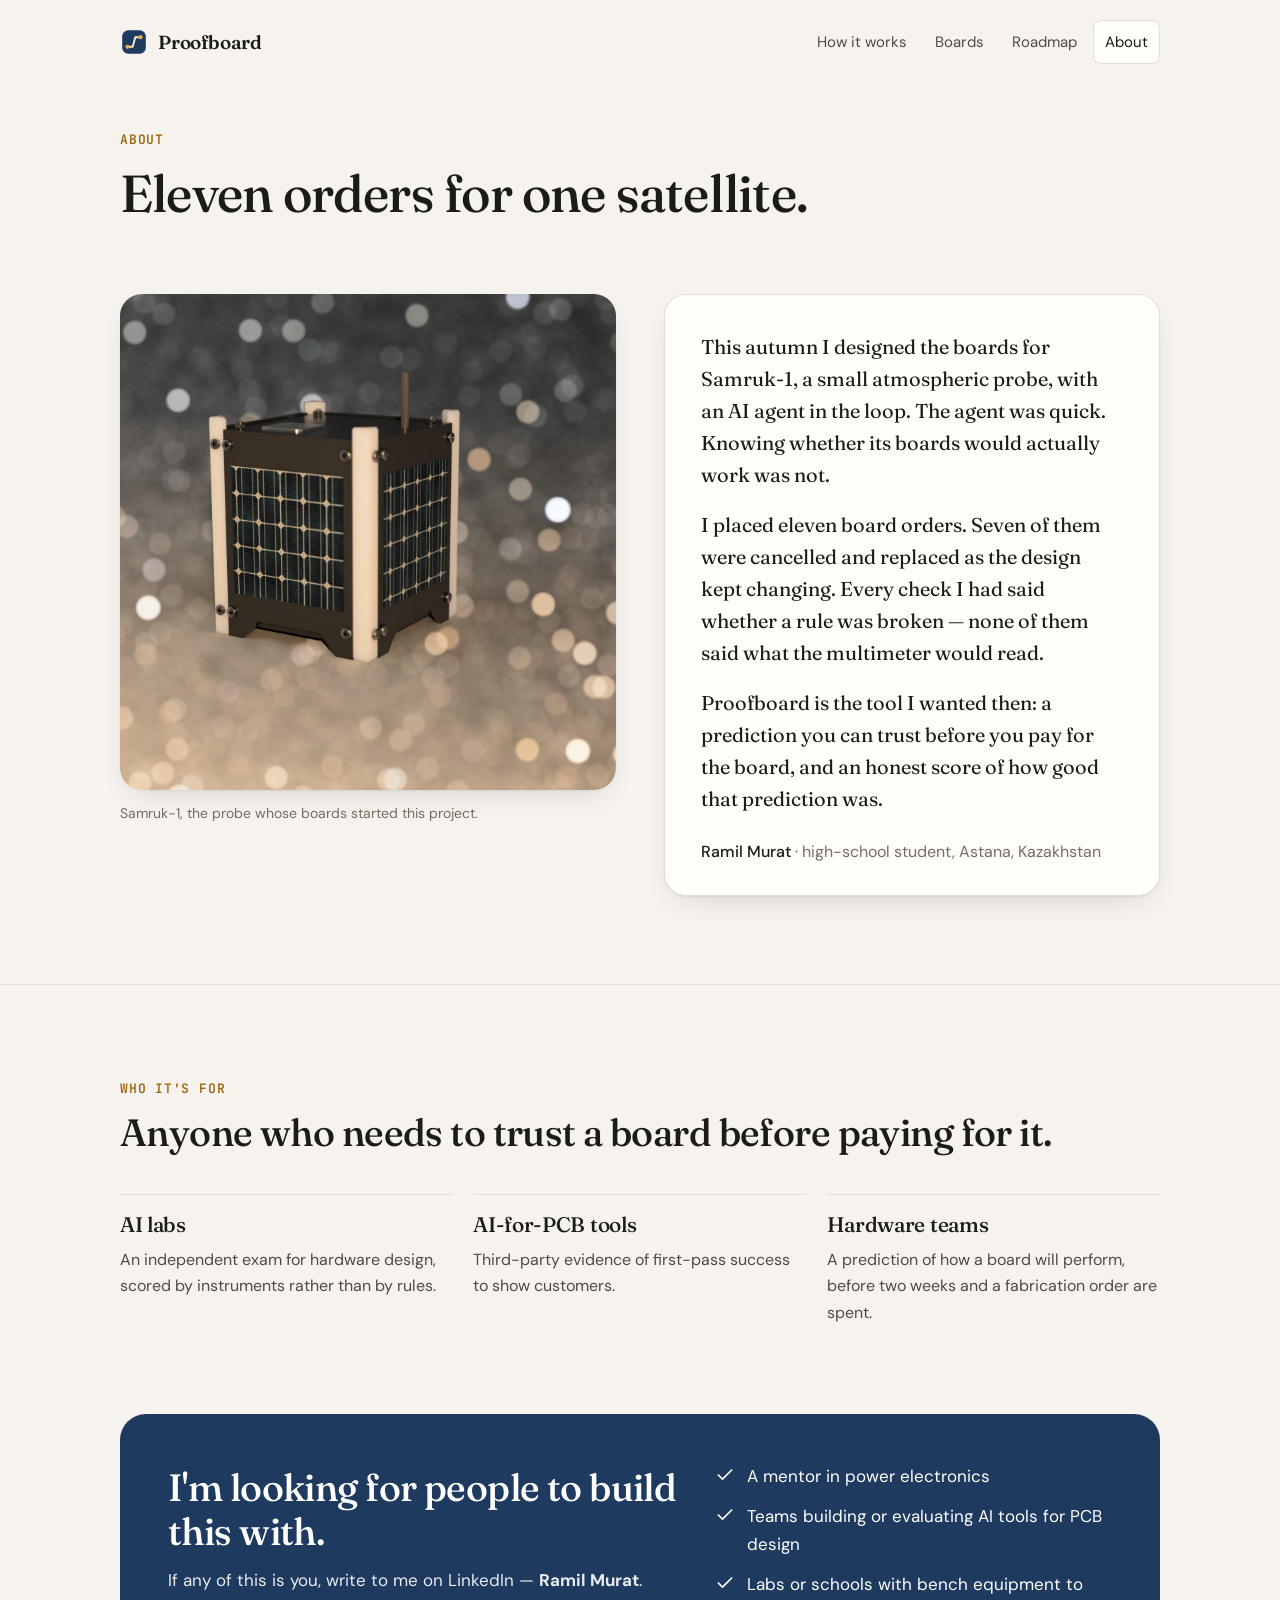
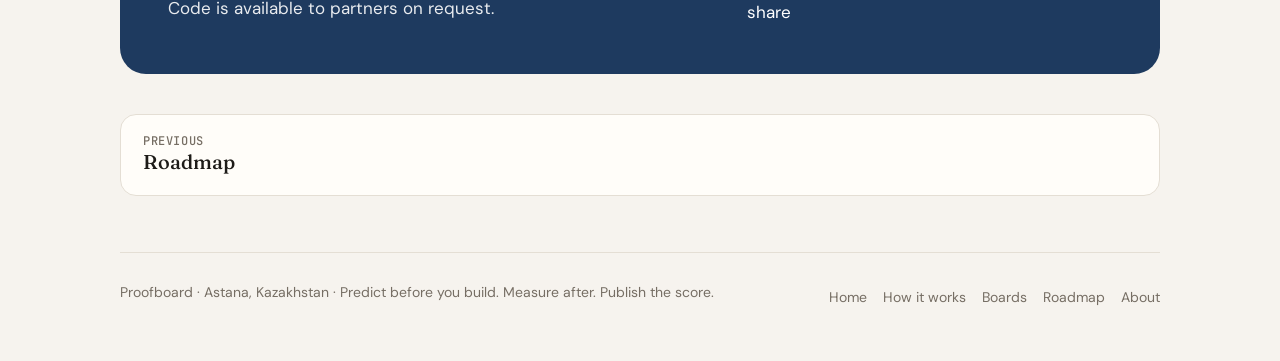
==== about.html @ 8e10ce89 "Multi-page site: how it works, boards, roadmap, about; Samruk-1 renders" ====
<!doctype html>
<html lang="en">
<head>
<meta charset="utf-8">
<meta name="viewport" content="width=device-width, initial-scale=1">
<title>About · Proofboard</title>
<meta name="description" content="Why Proofboard exists and who it is for.">
<meta property="og:title" content="About · Proofboard">
<meta property="og:description" content="Why Proofboard exists and who it is for.">
<meta property="og:image" content="assets/img/enc_exploded.jpg">
<link rel="icon" href="data:image/svg+xml,%3Csvg viewBox='0 0 32 32' aria-hidden='true'%3E%3Crect x='2.5' y='2.5' width='27' height='27' rx='7' fill='%231e3a5f'/%3E%3Cpath d='M8.5 21.5h6l3-11h6' stroke='%23f6ead2' stroke-width='2.2' fill='none' stroke-linecap='round' stroke-linejoin='round'/%3E%3Ccircle cx='8.5' cy='21.5' r='2.4' fill='%23e3a94e'/%3E%3Ccircle cx='23.5' cy='10.5' r='2.4' fill='%23e3a94e'/%3E%3C/svg%3E">
<link rel="preconnect" href="https://fonts.googleapis.com">
<link rel="preconnect" href="https://fonts.gstatic.com" crossorigin>
<link href="https://fonts.googleapis.com/css2?family=Fraunces:opsz,wght@9..144,400;9..144,500;9..144,600&family=DM+Sans:opsz,wght@9..40,400;9..40,500;9..40,700&family=JetBrains+Mono:wght@400;500&display=swap" rel="stylesheet">
<link rel="stylesheet" href="assets/style.css">
</head>
<body>
<a class="skip" href="#main">Skip to content</a>
<div class="wrap">
  <nav class="nav" aria-label="Main">
    <a class="brand" href="index.html" aria-label="Proofboard home"><svg viewBox="0 0 32 32" aria-hidden="true"><rect x="2.5" y="2.5" width="27" height="27" rx="7" fill="#1e3a5f"/><path d="M8.5 21.5h6l3-11h6" stroke="#f6ead2" stroke-width="2.2" fill="none" stroke-linecap="round" stroke-linejoin="round"/><circle cx="8.5" cy="21.5" r="2.4" fill="#e3a94e"/><circle cx="23.5" cy="10.5" r="2.4" fill="#e3a94e"/></svg>Proofboard</a>
    <ul>
      <li><a href="how.html">How it works</a></li>
      <li><a href="boards.html">Boards</a></li>
      <li><a href="roadmap.html">Roadmap</a></li>
      <li><a href="about.html" aria-current="page">About</a></li>
    </ul>
  </nav>
</div>
<main id="main">

<div class="wrap">
  <header class="pagehead">
    <span class="kicker">About</span>
    <h1>Eleven orders for one satellite.</h1>
  </header>
</div>
<section class="flush">
  <div class="wrap split" style="align-items:start">
    <figure class="reveal"><div class="frame"><img src="assets/img/samruk_frame.jpg" alt="3D render of the Samruk-1 CubeSat probe with solar panels" loading="lazy" width="1400" height="1400" style="aspect-ratio:1/1"></div>
      <p class="cap">Samruk-1, the probe whose boards started this project.</p></figure>
    <div class="note reveal">
      <p>This autumn I designed the boards for Samruk-1, a small atmospheric probe, with an AI agent in the loop. The agent was quick. Knowing whether its boards would actually work was not.</p>
      <p>I placed eleven board orders. Seven of them were cancelled and replaced as the design kept changing. Every check I had said whether a rule was broken — none of them said what the multimeter would read.</p>
      <p>Proofboard is the tool I wanted then: a prediction you can trust before you pay for the board, and an honest score of how good that prediction was.</p>
      <p class="sig"><b>Ramil Murat</b> · high-school student, Astana, Kazakhstan</p>
    </div>
  </div>
</section>
<section>
  <div class="wrap">
    <div class="head reveal"><span class="kicker">Who it's for</span><h2>Anyone who needs to trust a board before paying for it.</h2></div>
    <div class="who">
      <div class="reveal"><h3>AI labs</h3><p>An independent exam for hardware design, scored by instruments rather than by rules.</p></div>
      <div class="reveal"><h3>AI-for-PCB tools</h3><p>Third-party evidence of first-pass success to show customers.</p></div>
      <div class="reveal"><h3>Hardware teams</h3><p>A prediction of how a board will perform, before two weeks and a fabrication order are spent.</p></div>
    </div>
  </div>
</section>
<div class="wrap"><div class="ask reveal">
    <div>
      <h2>I'm looking for people to build this with.</h2>
      <p>If any of this is you, write to me on LinkedIn — <b>Ramil Murat</b>. Code is available to partners on request.</p>
    </div>
    <ul>
      <li><svg viewBox="0 0 24 24" fill="none" stroke="currentColor" stroke-width="2" stroke-linecap="round" stroke-linejoin="round" aria-hidden="true"><path d="M20 6 9 17l-5-5"/></svg>A mentor in power electronics</li>
      <li><svg viewBox="0 0 24 24" fill="none" stroke="currentColor" stroke-width="2" stroke-linecap="round" stroke-linejoin="round" aria-hidden="true"><path d="M20 6 9 17l-5-5"/></svg>Teams building or evaluating AI tools for PCB design</li>
      <li><svg viewBox="0 0 24 24" fill="none" stroke="currentColor" stroke-width="2" stroke-linecap="round" stroke-linejoin="round" aria-hidden="true"><path d="M20 6 9 17l-5-5"/></svg>Labs or schools with bench equipment to share</li>
    </ul>
  </div></div>
</main>
<div class="wrap"><div class="next"><a href="roadmap.html"><small>Previous</small><span>Roadmap</span></a></div></div>
<div class="wrap">
  <footer class="site">
    <span>Proofboard · Astana, Kazakhstan · Predict before you build. Measure after. Publish the score.</span>
    <nav aria-label="Footer"><a href="index.html">Home</a><a href="how.html">How it works</a><a href="boards.html">Boards</a><a href="roadmap.html">Roadmap</a><a href="about.html">About</a></nav>
  </footer>
</div>
<script src="assets/site.js" defer></script>
</body>
</html>
---- assets/style.css ----
/* Proofboard — shared styles. Warm editorial: Fraunces headings, DM Sans body, navy + amber. */
:root{
  --bg:#f6f3ee; --paper:#fffdf9; --ink:#1d1b18; --soft:#4f4a43; --muted:#766e64; --line:#e4ded4;
  --navy:#1e3a5f; --navy-ink:#ffffff; --amber:#9a5c05; --amber-soft:#f6ead2;
  --good:#2f6b45; --good-soft:#e2efe5; --bad:#a3322a; --bad-soft:#f6e1de;
  --render:#ffffff;
  --shadow:0 1px 2px rgba(29,27,24,.06),0 12px 32px -16px rgba(29,27,24,.22);
  --serif:"Fraunces",Georgia,serif; --sans:"DM Sans",system-ui,-apple-system,"Segoe UI",sans-serif; --mono:"JetBrains Mono",ui-monospace,monospace;
}
@media (prefers-color-scheme: dark){ :root:not([data-theme="light"]){
  --bg:#14130f; --paper:#1c1a16; --ink:#efe9df; --soft:#cfc6b8; --muted:#a39a8c; --line:#2e2a24;
  --navy:#9cc0ea; --navy-ink:#10202f; --amber:#e3a94e; --amber-soft:#33270f;
  --good:#7fc79a; --good-soft:#18291e; --bad:#f08f86; --bad-soft:#3a1c19;
  --render:#efe9df;
  --shadow:0 1px 2px rgba(0,0,0,.3),0 12px 32px -16px rgba(0,0,0,.6);
}}
:root[data-theme="dark"]{
  --bg:#14130f; --paper:#1c1a16; --ink:#efe9df; --soft:#cfc6b8; --muted:#a39a8c; --line:#2e2a24;
  --navy:#9cc0ea; --navy-ink:#10202f; --amber:#e3a94e; --amber-soft:#33270f;
  --good:#7fc79a; --good-soft:#18291e; --bad:#f08f86; --bad-soft:#3a1c19;
  --render:#efe9df;
  --shadow:0 1px 2px rgba(0,0,0,.3),0 12px 32px -16px rgba(0,0,0,.6);
}
*{box-sizing:border-box}
html{scroll-behavior:smooth}
@media (prefers-reduced-motion: reduce){html{scroll-behavior:auto}}
body{margin:0;background:var(--bg);color:var(--ink);font:17px/1.65 var(--sans);-webkit-font-smoothing:antialiased}
img{max-width:100%;height:auto;display:block}
a{color:inherit}
p{margin:0}
:focus-visible{outline:2px solid var(--amber);outline-offset:3px;border-radius:6px}
.wrap{max-width:1080px;margin:0 auto;padding:0 20px}
.narrow{max-width:700px}
.skip{position:absolute;left:-999px;top:8px;background:var(--paper);padding:10px 14px;border-radius:8px;z-index:10}
.skip:focus{left:12px}

/* ---------- nav ---------- */
.nav{display:flex;align-items:center;justify-content:space-between;gap:16px;padding:20px 0}
.brand{display:flex;align-items:center;gap:10px;text-decoration:none;font:600 19px var(--serif);letter-spacing:-.01em;min-height:44px}
.brand svg{width:28px;height:28px;flex:none}
.nav ul{display:flex;gap:4px;list-style:none;margin:0;padding:0}
.nav ul a{display:inline-flex;align-items:center;min-height:44px;padding:0 12px;border-radius:8px;text-decoration:none;color:var(--soft);font-size:15px;transition:background-color .18s ease,color .18s ease}
.nav ul a:hover{color:var(--ink);background:var(--paper)}
.nav ul a[aria-current="page"]{color:var(--ink);background:var(--paper);box-shadow:inset 0 0 0 1px var(--line)}

/* ---------- type ---------- */
h1,h2,h3{font-family:var(--serif);font-weight:500;letter-spacing:-.015em;margin:0}
h1{font-size:clamp(38px,5.6vw,60px);line-height:1.04}
h2{font-size:clamp(28px,3.6vw,38px);line-height:1.15}
h3{font-size:21px;line-height:1.3}
.kicker{font:500 13px var(--mono);letter-spacing:.06em;text-transform:uppercase;color:var(--amber)}
.lede{font-size:20px;line-height:1.6;color:var(--soft)}
.muted{color:var(--muted)}
.mono{font-family:var(--mono);font-size:13px}

/* ---------- buttons & links ---------- */
.actions{display:flex;flex-wrap:wrap;gap:12px}
.btn{display:inline-flex;align-items:center;gap:8px;min-height:46px;padding:0 20px;border-radius:999px;font:500 16px var(--sans);text-decoration:none;cursor:pointer;border:0;transition:transform .18s ease,background-color .18s ease,border-color .18s ease}
.btn.primary{background:var(--navy);color:var(--navy-ink)}
.btn.ghost{border:1px solid var(--line);background:var(--paper);color:var(--ink)}
.btn:hover{transform:translateY(-1px)}
.btn.ghost:hover{border-color:var(--muted)}
.btn svg{width:18px;height:18px}
.more{display:inline-flex;align-items:center;gap:6px;min-height:44px;font-weight:500;color:var(--navy);text-decoration:none}
.more:hover{text-decoration:underline;text-underline-offset:3px}
.more svg{width:16px;height:16px}

/* ---------- hero & page head ---------- */
.hero{display:grid;grid-template-columns:1.1fr .9fr;gap:56px;align-items:center;padding:36px 0 88px}
.hero h1{margin:16px 0 22px}
.hero .lede{margin-bottom:32px;max-width:32em}
.pagehead{padding:40px 0 56px;max-width:760px}
.pagehead h1{margin:14px 0 18px;font-size:clamp(34px,4.8vw,52px)}

/* ---------- figures ---------- */
figure{margin:0}
.frame{position:relative;border-radius:22px;overflow:hidden;background:var(--render);box-shadow:var(--shadow)}
.frame img{width:100%;object-fit:cover}
.frame.contain img{object-fit:contain}
.cap{margin-top:12px;font-size:14px;color:var(--muted)}
.tag{position:absolute;left:16px;bottom:16px;background:var(--paper);color:var(--ink);border-radius:12px;padding:10px 14px;box-shadow:var(--shadow);font-size:14px;max-width:80%}
.tag b{font:500 12px var(--mono);color:var(--amber);display:block;letter-spacing:.04em}

/* ---------- sections ---------- */
section{padding:88px 0;border-top:1px solid var(--line)}
section.flush{border-top:0;padding-top:0}
.head{margin-bottom:40px}
.head h2{margin:10px 0 14px}
.head p{color:var(--soft);font-size:18px;max-width:42em}
.split{display:grid;grid-template-columns:1fr 1fr;gap:48px;align-items:center}

/* ---------- cards ---------- */
.steps{display:grid;grid-template-columns:repeat(3,1fr);gap:20px}
.step{display:flex;flex-direction:column;background:var(--paper);border:1px solid var(--line);border-radius:18px;padding:28px}
.step .num{width:36px;height:36px;border-radius:50%;display:grid;place-items:center;background:var(--amber-soft);color:var(--amber);font:500 15px var(--mono);margin-bottom:18px}
.step h3{margin-bottom:10px}
.step p{color:var(--soft);font-size:16px}
.step .more{margin-top:auto;padding-top:12px}

/* ---------- segmented viewer (tabs) ---------- */
.viewer{background:var(--paper);border:1px solid var(--line);border-radius:22px;padding:14px;box-shadow:var(--shadow)}
.seg{display:inline-flex;flex-wrap:wrap;gap:4px;padding:4px;border-radius:999px;background:var(--bg);border:1px solid var(--line);margin:4px 4px 14px}
.seg button{min-height:40px;padding:0 16px;border-radius:999px;border:0;background:transparent;color:var(--soft);font:500 15px var(--sans);cursor:pointer;transition:background-color .18s ease,color .18s ease}
.seg button:hover{color:var(--ink)}
.seg button[aria-selected="true"]{background:var(--paper);color:var(--ink);box-shadow:0 1px 3px rgba(29,27,24,.15)}
.panes{position:relative;border-radius:14px;overflow:hidden;background:var(--render)}
.pane{display:block}
.pane[hidden]{display:none}
.pane img{width:100%;aspect-ratio:var(--ar,4/3);object-fit:contain;background:var(--render)}
.pane.fade{animation:fade .25s ease}
@keyframes fade{from{opacity:.25}to{opacity:1}}
@media (prefers-reduced-motion: reduce){.pane.fade{animation:none}}
.viewer .cap{padding:0 6px 4px}

/* ---------- boards ---------- */
.boards{display:grid;grid-template-columns:1fr 1fr;gap:24px}
.board h3{margin:18px 6px 6px}
.board p{color:var(--soft);font-size:16px;margin:0 6px 6px}
.chips{display:flex;flex-wrap:wrap;gap:6px;margin:10px 6px 4px;padding:0;list-style:none}
.chips li{font:500 12px var(--mono);padding:4px 8px;border-radius:6px;background:var(--bg);border:1px solid var(--line);color:var(--soft)}

/* ---------- compare (agent try vs final) ---------- */
.compare{display:grid;grid-template-columns:1fr 1fr;gap:20px}
.compare figure{background:var(--paper);border:1px solid var(--line);border-radius:18px;padding:12px}
.compare img{border-radius:10px;aspect-ratio:3/2;object-fit:cover;width:100%}
.compare .lbl{display:flex;align-items:center;gap:8px;margin:12px 4px 2px;font-weight:500}
.dot{width:10px;height:10px;border-radius:50%;flex:none}
.dot.bad{background:var(--bad)}.dot.good{background:var(--good)}
.compare figcaption{color:var(--soft);font-size:15px;margin:0 4px 4px}

/* ---------- findings & report ---------- */
.findings{list-style:none;margin:0;padding:0;background:var(--paper);border:1px solid var(--line);border-radius:18px}
.findings li{display:grid;grid-template-columns:auto 1fr;gap:14px;padding:18px 22px;border-top:1px solid var(--line);font-size:15.5px}
.findings li:first-child{border-top:0}
.sev{font:500 11.5px var(--mono);letter-spacing:.04em;padding:4px 8px;border-radius:6px;height:fit-content}
.sev.e{background:var(--bad-soft);color:var(--bad)}
.sev.w{background:var(--amber-soft);color:var(--amber)}
.findings code{font:500 13.5px var(--mono)}
.src{display:block;margin-top:4px;font:400 12.5px var(--mono);color:var(--muted)}
.report{background:var(--paper);border:1px solid var(--line);border-radius:18px;overflow:hidden;box-shadow:var(--shadow)}
.report header{display:flex;flex-wrap:wrap;gap:10px;justify-content:space-between;align-items:center;padding:16px 22px;border-bottom:1px solid var(--line)}
.report header span{font:400 13px var(--mono);color:var(--muted)}
.pill{font:500 11px var(--mono);letter-spacing:.06em;text-transform:uppercase;background:var(--amber-soft);color:var(--amber);padding:5px 9px;border-radius:999px}
.row{display:grid;grid-template-columns:1.4fr .8fr 1.2fr .6fr;gap:12px;align-items:center;padding:14px 22px;border-top:1px solid var(--line);font-size:15px;font-variant-numeric:tabular-nums}
.row.th{border-top:0;color:var(--muted);font-size:13px;padding-top:14px;padding-bottom:6px}
.band{position:relative;display:block;height:10px;border-radius:5px;background:var(--line)}
.band i{position:absolute;top:0;bottom:0;border-radius:5px;background:color-mix(in srgb,var(--good) 30%,transparent);border:1px solid var(--good)}
.band b{position:absolute;top:-4px;width:3px;height:18px;border-radius:2px;background:var(--ink)}
.hit{color:var(--good);font-weight:500}.miss{color:var(--bad);font-weight:500}
.report footer{padding:12px 22px;font-size:13px;color:var(--muted);background:var(--bg);border-top:1px solid var(--line)}

/* ---------- status, roadmap, audience ---------- */
.stats{display:grid;grid-template-columns:repeat(4,1fr);gap:20px}
.stat{border-top:2px solid var(--ink);padding-top:16px}
.stat .v{font:500 44px/1 var(--serif);letter-spacing:-.02em}
.stat .l{margin-top:10px;color:var(--soft);font-size:15px}
.road{list-style:none;margin:0 0 0 6px;padding:0;border-left:2px solid var(--line)}
.road li{position:relative;padding:0 0 30px 30px}
.road li:last-child{padding-bottom:0}
.road li::before{content:"";position:absolute;left:-8px;top:6px;width:14px;height:14px;border-radius:50%;background:var(--bg);border:2px solid var(--muted)}
.road li.done::before{background:var(--good);border-color:var(--good)}
.road li.now::before{background:var(--amber);border-color:var(--amber)}
.road .when{font:500 13px var(--mono);color:var(--muted);letter-spacing:.03em}
.road li.done .when{color:var(--good)}
.road li.now .when{color:var(--amber)}
.road h3{margin:4px 0 4px;font-size:19px}
.road p{color:var(--soft)}
.who{display:grid;grid-template-columns:repeat(3,1fr);gap:20px}
.who div{padding-top:16px;border-top:1px solid var(--line)}
.who h3{margin-bottom:8px}
.who p{color:var(--soft);font-size:16px}
.cells{display:grid;grid-template-columns:repeat(4,1fr);gap:8px;max-width:420px}
.cells span{aspect-ratio:1/1;border-radius:8px;display:grid;place-items:center;font:500 12px var(--mono)}
.cells .ref{background:var(--good-soft);color:var(--good)}
.cells .def{background:var(--bad-soft);color:var(--bad)}
.cells .ai{background:var(--amber-soft);color:var(--amber)}
.legend{display:flex;flex-wrap:wrap;gap:16px;margin-top:16px;font-size:14px;color:var(--soft)}
.legend i{display:inline-block;width:12px;height:12px;border-radius:3px;margin-right:6px;vertical-align:-1px}

/* ---------- letter ---------- */
.note{background:var(--paper);border:1px solid var(--line);border-radius:22px;padding:36px 36px 30px;box-shadow:var(--shadow)}
.note p{font-family:var(--serif);font-size:20px;line-height:1.6;margin-bottom:18px}
.note p.sig{font-family:var(--sans);font-size:16px;color:var(--muted);margin:24px 0 0}
.note p.sig b{color:var(--ink);font-weight:500}

/* ---------- ask & footer ---------- */
.ask{background:var(--navy);color:var(--navy-ink);border-radius:26px;padding:48px;display:grid;grid-template-columns:1.3fr 1fr;gap:32px;align-items:center;margin-bottom:8px}
.ask h2{color:inherit}
.ask p{opacity:.9;margin-top:12px}
.ask ul{margin:0;padding:0;list-style:none;display:grid;gap:12px}
.ask li{display:flex;gap:12px;align-items:flex-start}
.ask li svg{flex:none;width:20px;height:20px;margin-top:3px}
.ask .btn{background:var(--navy-ink);color:var(--navy);margin-top:22px}
footer.site{margin-top:56px;padding:28px 0 48px;border-top:1px solid var(--line);color:var(--muted);font-size:14px;display:flex;flex-wrap:wrap;gap:12px 24px;justify-content:space-between}
footer.site nav{display:flex;flex-wrap:wrap;gap:4px 16px}
footer.site a{text-decoration:none;min-height:32px;display:inline-flex;align-items:center}
footer.site a:hover{color:var(--ink)}
.next{display:flex;justify-content:space-between;gap:16px;flex-wrap:wrap;padding:32px 0 0}
.next a{flex:1;min-width:220px;text-decoration:none;background:var(--paper);border:1px solid var(--line);border-radius:16px;padding:18px 22px;transition:border-color .18s ease}
.next a:hover{border-color:var(--muted)}
.next small{display:block;font:500 12px var(--mono);color:var(--muted);letter-spacing:.05em;text-transform:uppercase}
.next span{font:500 20px var(--serif)}
.next a.fwd{text-align:right}

/* ---------- reveal ---------- */
.reveal{opacity:0;transform:translateY(12px);transition:opacity .45s ease,transform .45s ease}
.reveal.in{opacity:1;transform:none}
@media (prefers-reduced-motion: reduce){.reveal{opacity:1;transform:none;transition:none}.btn,.nav ul a{transition:none}}

/* ---------- responsive ---------- */
@media (max-width:900px){
  .hero,.split,.ask{grid-template-columns:1fr}
  .hero{gap:36px;padding-bottom:64px}
  .steps,.who{grid-template-columns:1fr}
  .stats{grid-template-columns:1fr 1fr;row-gap:28px}
  .boards,.compare{grid-template-columns:1fr}
  section{padding:64px 0}
  .note{padding:26px}
  .ask{padding:32px 26px}
  .nav{flex-wrap:wrap;padding-bottom:8px}
  .nav ul{width:100%;overflow-x:auto;scrollbar-width:none;margin:0 -4px;padding:0 4px 6px}
  .nav ul::-webkit-scrollbar{display:none}
  .nav ul a{white-space:nowrap}
}
@media (max-width:520px){
  .row{grid-template-columns:1.5fr .9fr .6fr}
  .row .bandcell{display:none}
}
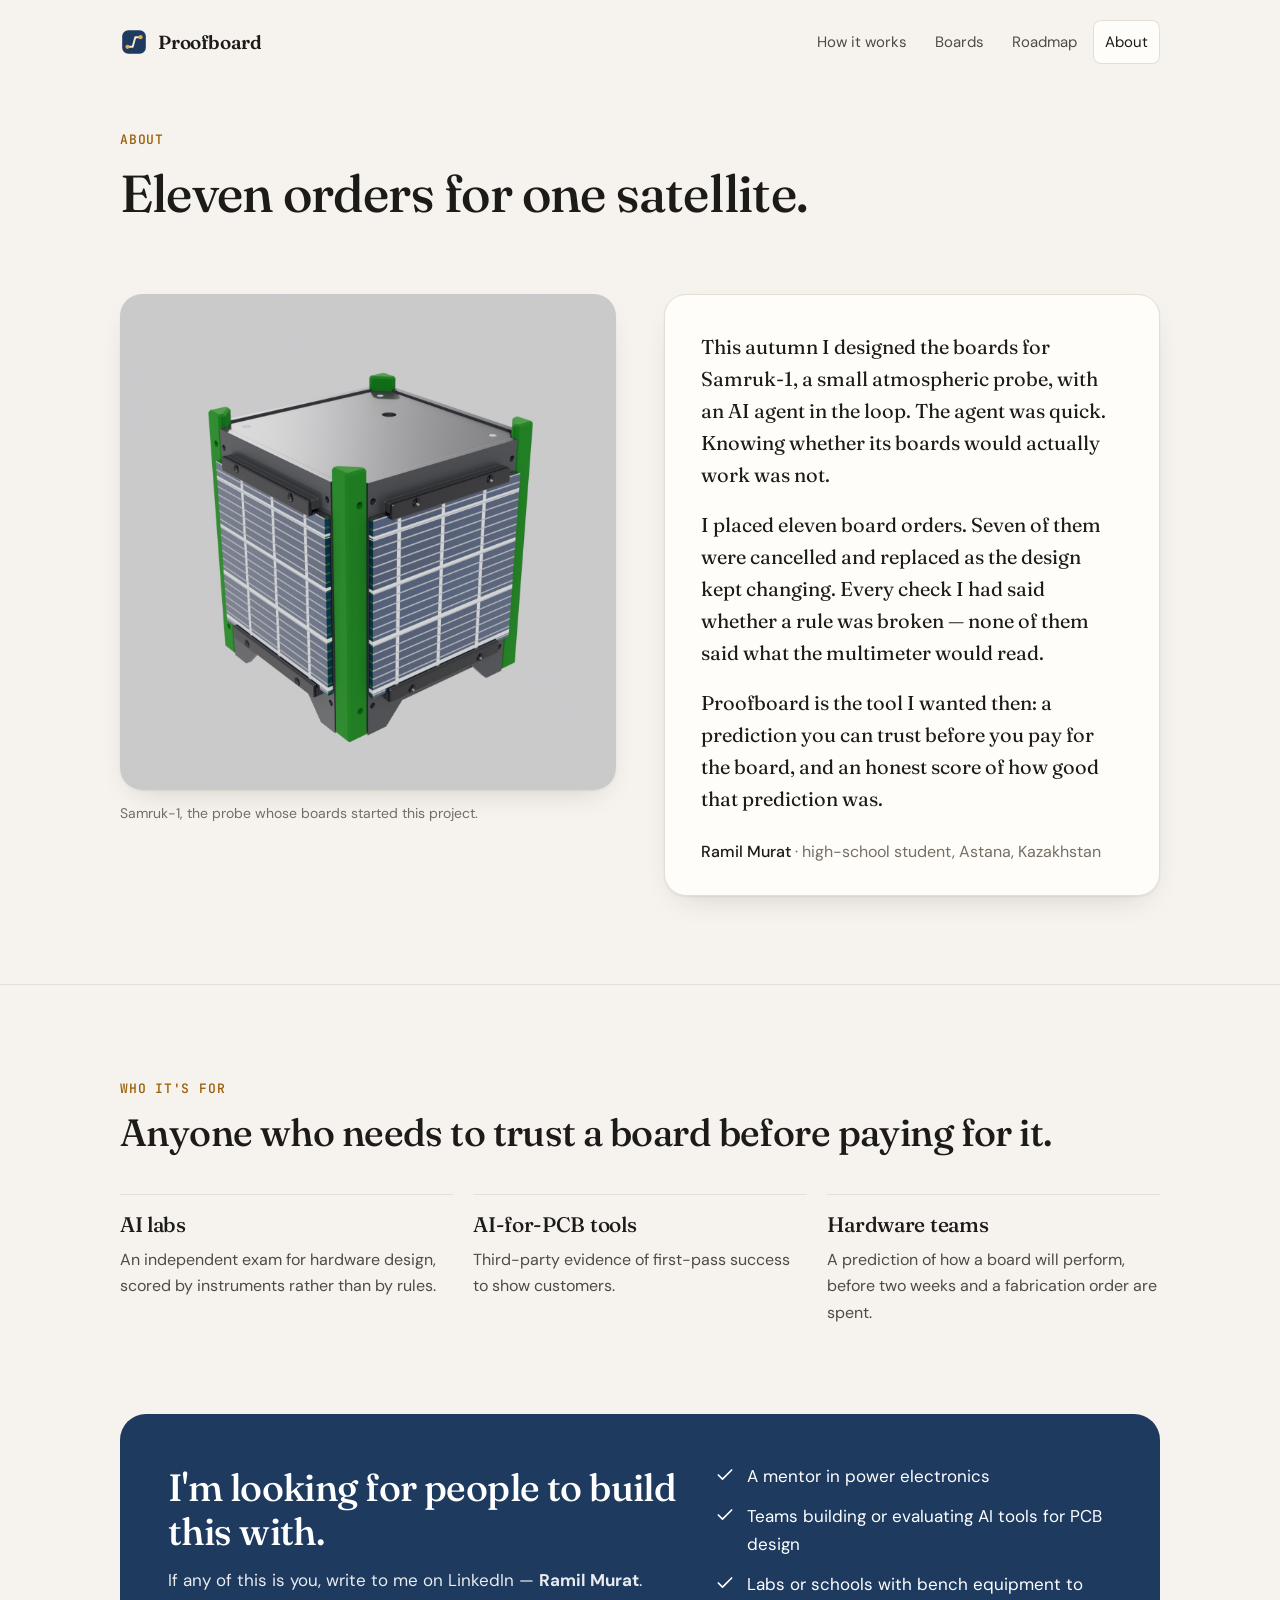
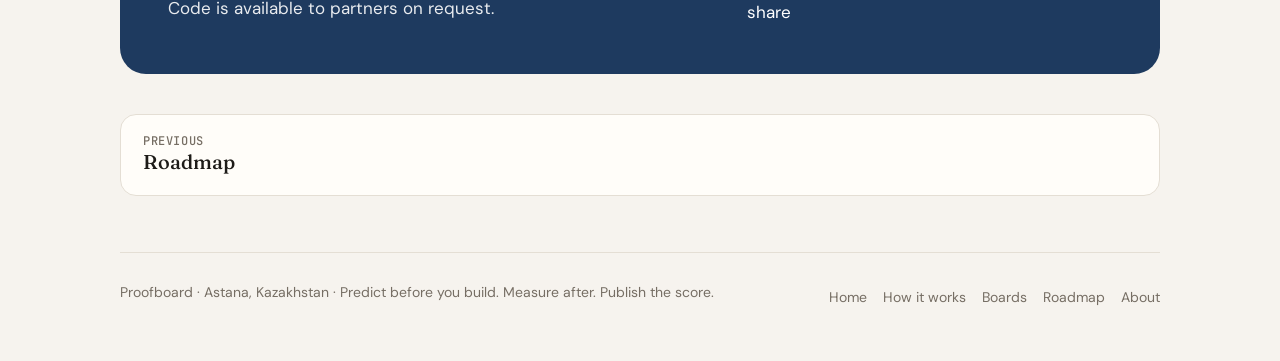
==== commit 8265f560: "Latest Samruk-1 enclosure renders" ====
--- a/about.html
+++ b/about.html
@@ -7,7 +7,7 @@
 <meta name="description" content="Why Proofboard exists and who it is for.">
 <meta property="og:title" content="About · Proofboard">
 <meta property="og:description" content="Why Proofboard exists and who it is for.">
-<meta property="og:image" content="assets/img/enc_exploded.jpg">
+<meta property="og:image" content="assets/img/sat_exploded.jpg">
 <link rel="icon" href="data:image/svg+xml,%3Csvg viewBox='0 0 32 32' aria-hidden='true'%3E%3Crect x='2.5' y='2.5' width='27' height='27' rx='7' fill='%231e3a5f'/%3E%3Cpath d='M8.5 21.5h6l3-11h6' stroke='%23f6ead2' stroke-width='2.2' fill='none' stroke-linecap='round' stroke-linejoin='round'/%3E%3Ccircle cx='8.5' cy='21.5' r='2.4' fill='%23e3a94e'/%3E%3Ccircle cx='23.5' cy='10.5' r='2.4' fill='%23e3a94e'/%3E%3C/svg%3E">
 <link rel="preconnect" href="https://fonts.googleapis.com">
 <link rel="preconnect" href="https://fonts.gstatic.com" crossorigin>
@@ -37,7 +37,7 @@
 </div>
 <section class="flush">
   <div class="wrap split" style="align-items:start">
-    <figure class="reveal"><div class="frame"><img src="assets/img/samruk_frame.jpg" alt="3D render of the Samruk-1 CubeSat probe with solar panels" loading="lazy" width="1400" height="1400" style="aspect-ratio:1/1"></div>
+    <figure class="reveal"><div class="frame"><img src="assets/img/sat_closed_iso.jpg" alt="3D render of the Samruk-1 CubeSat probe with solar panels" loading="lazy" width="1400" height="1400" style="aspect-ratio:1/1"></div>
       <p class="cap">Samruk-1, the probe whose boards started this project.</p></figure>
     <div class="note reveal">
       <p>This autumn I designed the boards for Samruk-1, a small atmospheric probe, with an AI agent in the loop. The agent was quick. Knowing whether its boards would actually work was not.</p>
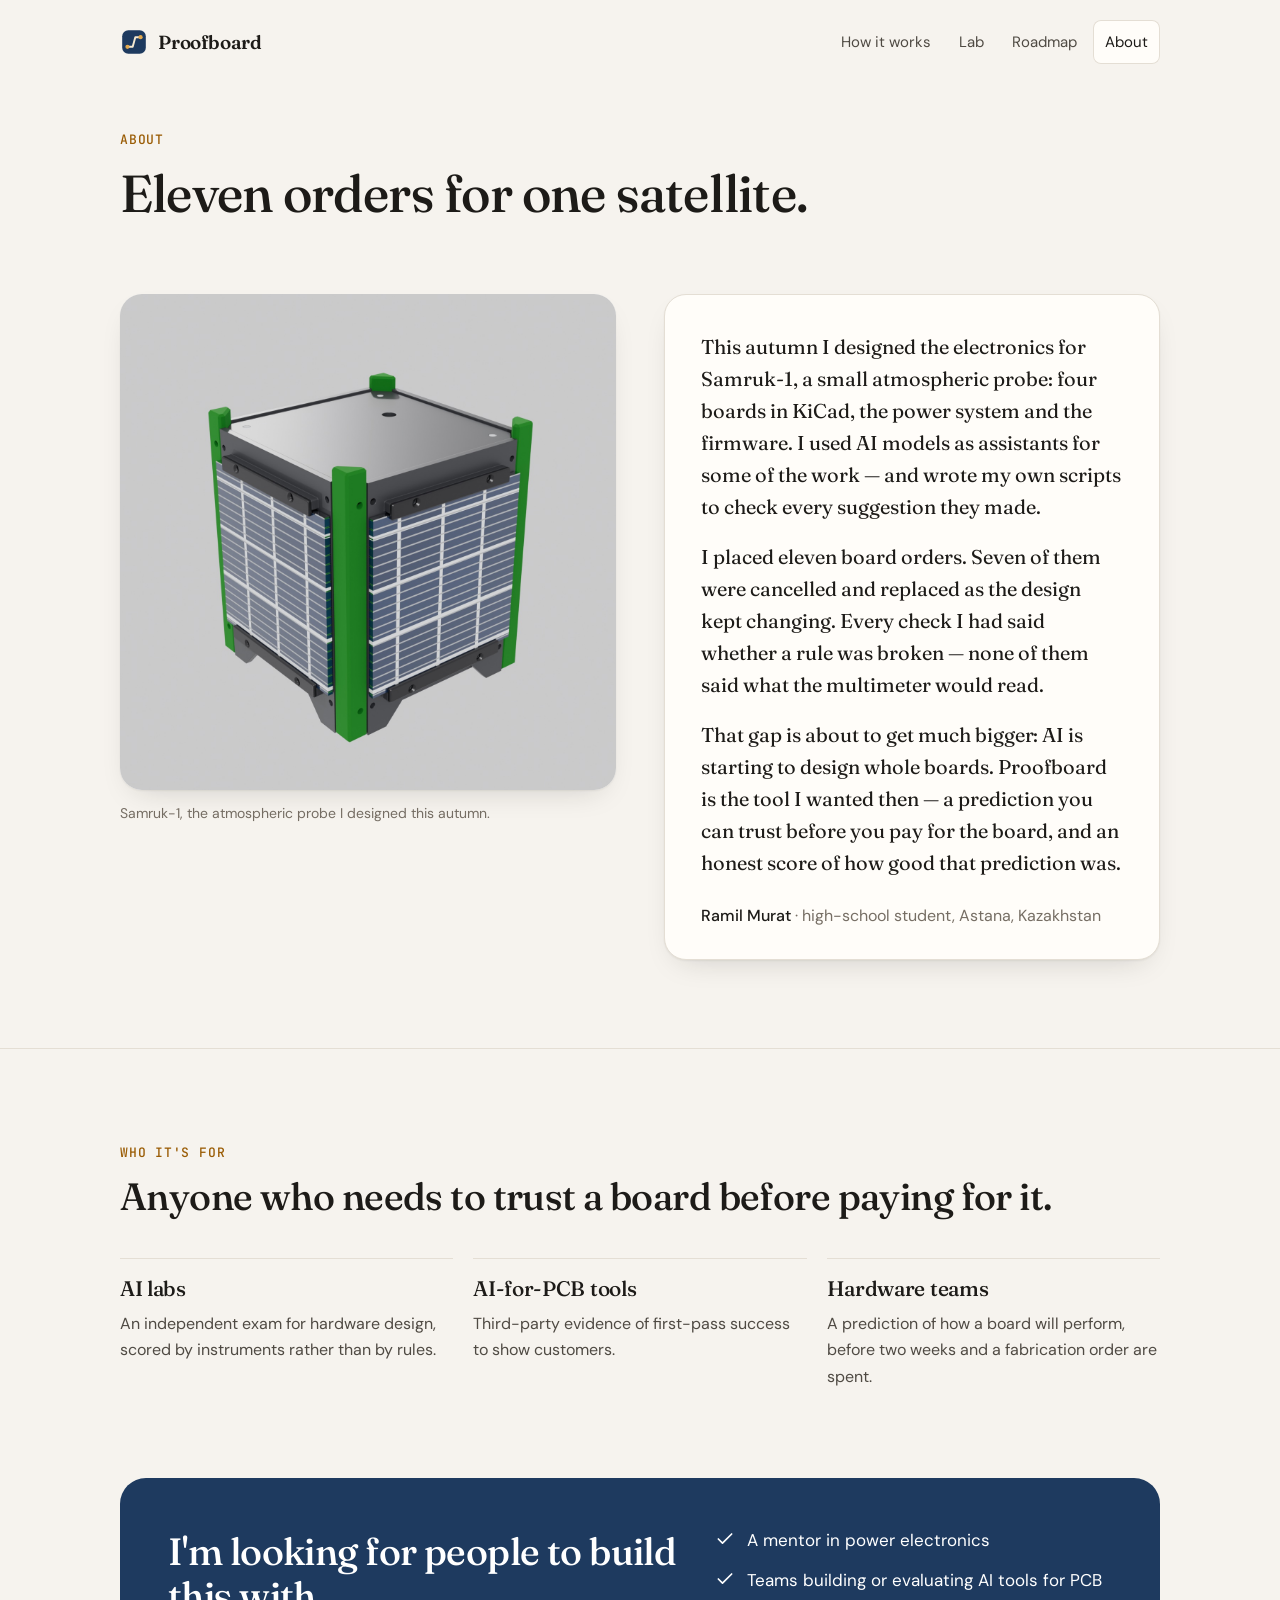
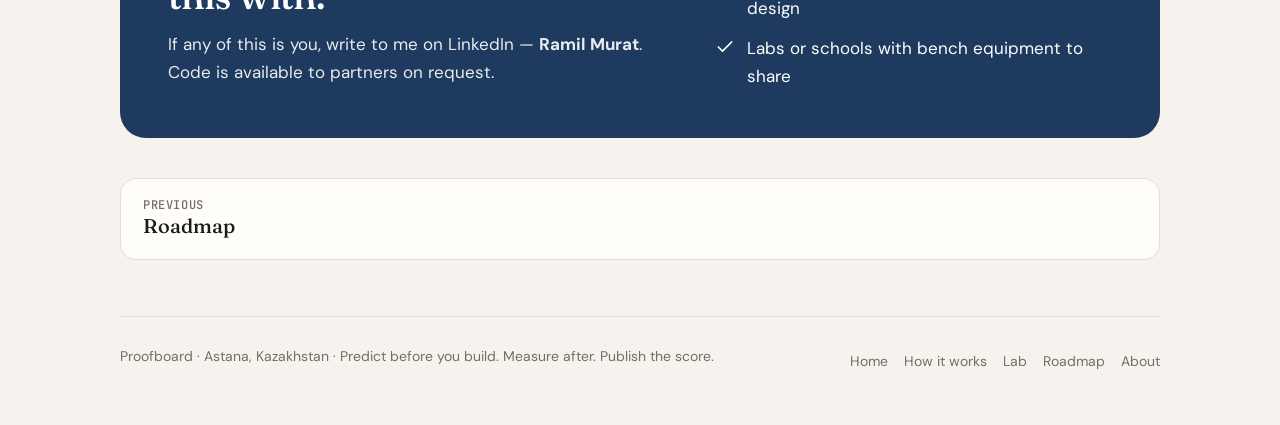
==== commit 51cffd91: "Lab page: Batch 0 panel, six known defects, six DeepSeek designs; Samruk-1 boards removed" ====
--- a/about.html
+++ b/about.html
@@ -7,7 +7,7 @@
 <meta name="description" content="Why Proofboard exists and who it is for.">
 <meta property="og:title" content="About · Proofboard">
 <meta property="og:description" content="Why Proofboard exists and who it is for.">
-<meta property="og:image" content="assets/img/sat_exploded.jpg">
+<meta property="og:image" content="assets/img/batch0_panel.png">
 <link rel="icon" href="data:image/svg+xml,%3Csvg viewBox='0 0 32 32' aria-hidden='true'%3E%3Crect x='2.5' y='2.5' width='27' height='27' rx='7' fill='%231e3a5f'/%3E%3Cpath d='M8.5 21.5h6l3-11h6' stroke='%23f6ead2' stroke-width='2.2' fill='none' stroke-linecap='round' stroke-linejoin='round'/%3E%3Ccircle cx='8.5' cy='21.5' r='2.4' fill='%23e3a94e'/%3E%3Ccircle cx='23.5' cy='10.5' r='2.4' fill='%23e3a94e'/%3E%3C/svg%3E">
 <link rel="preconnect" href="https://fonts.googleapis.com">
 <link rel="preconnect" href="https://fonts.gstatic.com" crossorigin>
@@ -21,7 +21,7 @@
     <a class="brand" href="index.html" aria-label="Proofboard home"><svg viewBox="0 0 32 32" aria-hidden="true"><rect x="2.5" y="2.5" width="27" height="27" rx="7" fill="#1e3a5f"/><path d="M8.5 21.5h6l3-11h6" stroke="#f6ead2" stroke-width="2.2" fill="none" stroke-linecap="round" stroke-linejoin="round"/><circle cx="8.5" cy="21.5" r="2.4" fill="#e3a94e"/><circle cx="23.5" cy="10.5" r="2.4" fill="#e3a94e"/></svg>Proofboard</a>
     <ul>
       <li><a href="how.html">How it works</a></li>
-      <li><a href="boards.html">Boards</a></li>
+      <li><a href="boards.html">Lab</a></li>
       <li><a href="roadmap.html">Roadmap</a></li>
       <li><a href="about.html" aria-current="page">About</a></li>
     </ul>
@@ -38,11 +38,11 @@
 <section class="flush">
   <div class="wrap split" style="align-items:start">
     <figure class="reveal"><div class="frame"><img src="assets/img/sat_closed_iso.jpg" alt="3D render of the Samruk-1 CubeSat probe with solar panels" loading="lazy" width="1400" height="1400" style="aspect-ratio:1/1"></div>
-      <p class="cap">Samruk-1, the probe whose boards started this project.</p></figure>
+      <p class="cap">Samruk-1, the atmospheric probe I designed this autumn.</p></figure>
     <div class="note reveal">
-      <p>This autumn I designed the boards for Samruk-1, a small atmospheric probe, with an AI agent in the loop. The agent was quick. Knowing whether its boards would actually work was not.</p>
+      <p>This autumn I designed the electronics for Samruk-1, a small atmospheric probe: four boards in KiCad, the power system and the firmware. I used AI models as assistants for some of the work — and wrote my own scripts to check every suggestion they made.</p>
       <p>I placed eleven board orders. Seven of them were cancelled and replaced as the design kept changing. Every check I had said whether a rule was broken — none of them said what the multimeter would read.</p>
-      <p>Proofboard is the tool I wanted then: a prediction you can trust before you pay for the board, and an honest score of how good that prediction was.</p>
+      <p>That gap is about to get much bigger: AI is starting to design whole boards. Proofboard is the tool I wanted then — a prediction you can trust before you pay for the board, and an honest score of how good that prediction was.</p>
       <p class="sig"><b>Ramil Murat</b> · high-school student, Astana, Kazakhstan</p>
     </div>
   </div>
@@ -73,7 +73,7 @@
 <div class="wrap">
   <footer class="site">
     <span>Proofboard · Astana, Kazakhstan · Predict before you build. Measure after. Publish the score.</span>
-    <nav aria-label="Footer"><a href="index.html">Home</a><a href="how.html">How it works</a><a href="boards.html">Boards</a><a href="roadmap.html">Roadmap</a><a href="about.html">About</a></nav>
+    <nav aria-label="Footer"><a href="index.html">Home</a><a href="how.html">How it works</a><a href="boards.html">Lab</a><a href="roadmap.html">Roadmap</a><a href="about.html">About</a></nav>
   </footer>
 </div>
 <script src="assets/site.js" defer></script>
--- a/assets/style.css
+++ b/assets/style.css
@@ -226,3 +226,28 @@
   .row{grid-template-columns:1.5fr .9fr .6fr}
   .row .bandcell{display:none}
 }
+
+/* ---------- first run ---------- */
+.trio{display:grid;grid-template-columns:repeat(3,1fr);gap:20px}
+.trio h3{margin:16px 2px 8px}
+.facts{list-style:none;margin:0;padding:0;border-top:1px solid var(--line)}
+.facts li{display:flex;justify-content:space-between;padding:8px 2px;border-bottom:1px solid var(--line);font-size:15px;color:var(--soft)}
+.facts b{font:500 14px var(--mono);color:var(--ink)}
+.facts b.warn{color:var(--amber)}
+.lessons{margin-top:36px;background:var(--paper);border:1px solid var(--line);border-radius:18px;padding:26px 28px}
+.lessons h3{margin-bottom:10px}
+.lessons ul{margin:0;padding-left:20px;color:var(--soft)}
+.lessons li{margin-top:8px}
+@media (max-width:900px){.trio{grid-template-columns:1fr}}
+
+/* ---------- defects table ---------- */
+.tablewrap{overflow-x:auto;border:1px solid var(--line);border-radius:18px;background:var(--paper)}
+table.defects{width:100%;border-collapse:collapse;font-size:15px;min-width:640px}
+.defects th{text-align:left;font:500 12.5px var(--mono);letter-spacing:.04em;text-transform:uppercase;color:var(--muted);padding:14px 18px;border-bottom:1px solid var(--line)}
+.defects td{padding:16px 18px;border-bottom:1px solid var(--line);vertical-align:top}
+.defects tr:last-child td{border-bottom:0}
+.verdict{display:inline-block;font:500 12px var(--mono);padding:4px 8px;border-radius:6px;white-space:nowrap}
+.verdict.caught{background:var(--good-soft);color:var(--good)}
+.verdict.pass{background:var(--amber-soft);color:var(--amber)}
+.verdict.tool{background:var(--bad-soft);color:var(--bad)}
+.defects td.mono{white-space:nowrap}
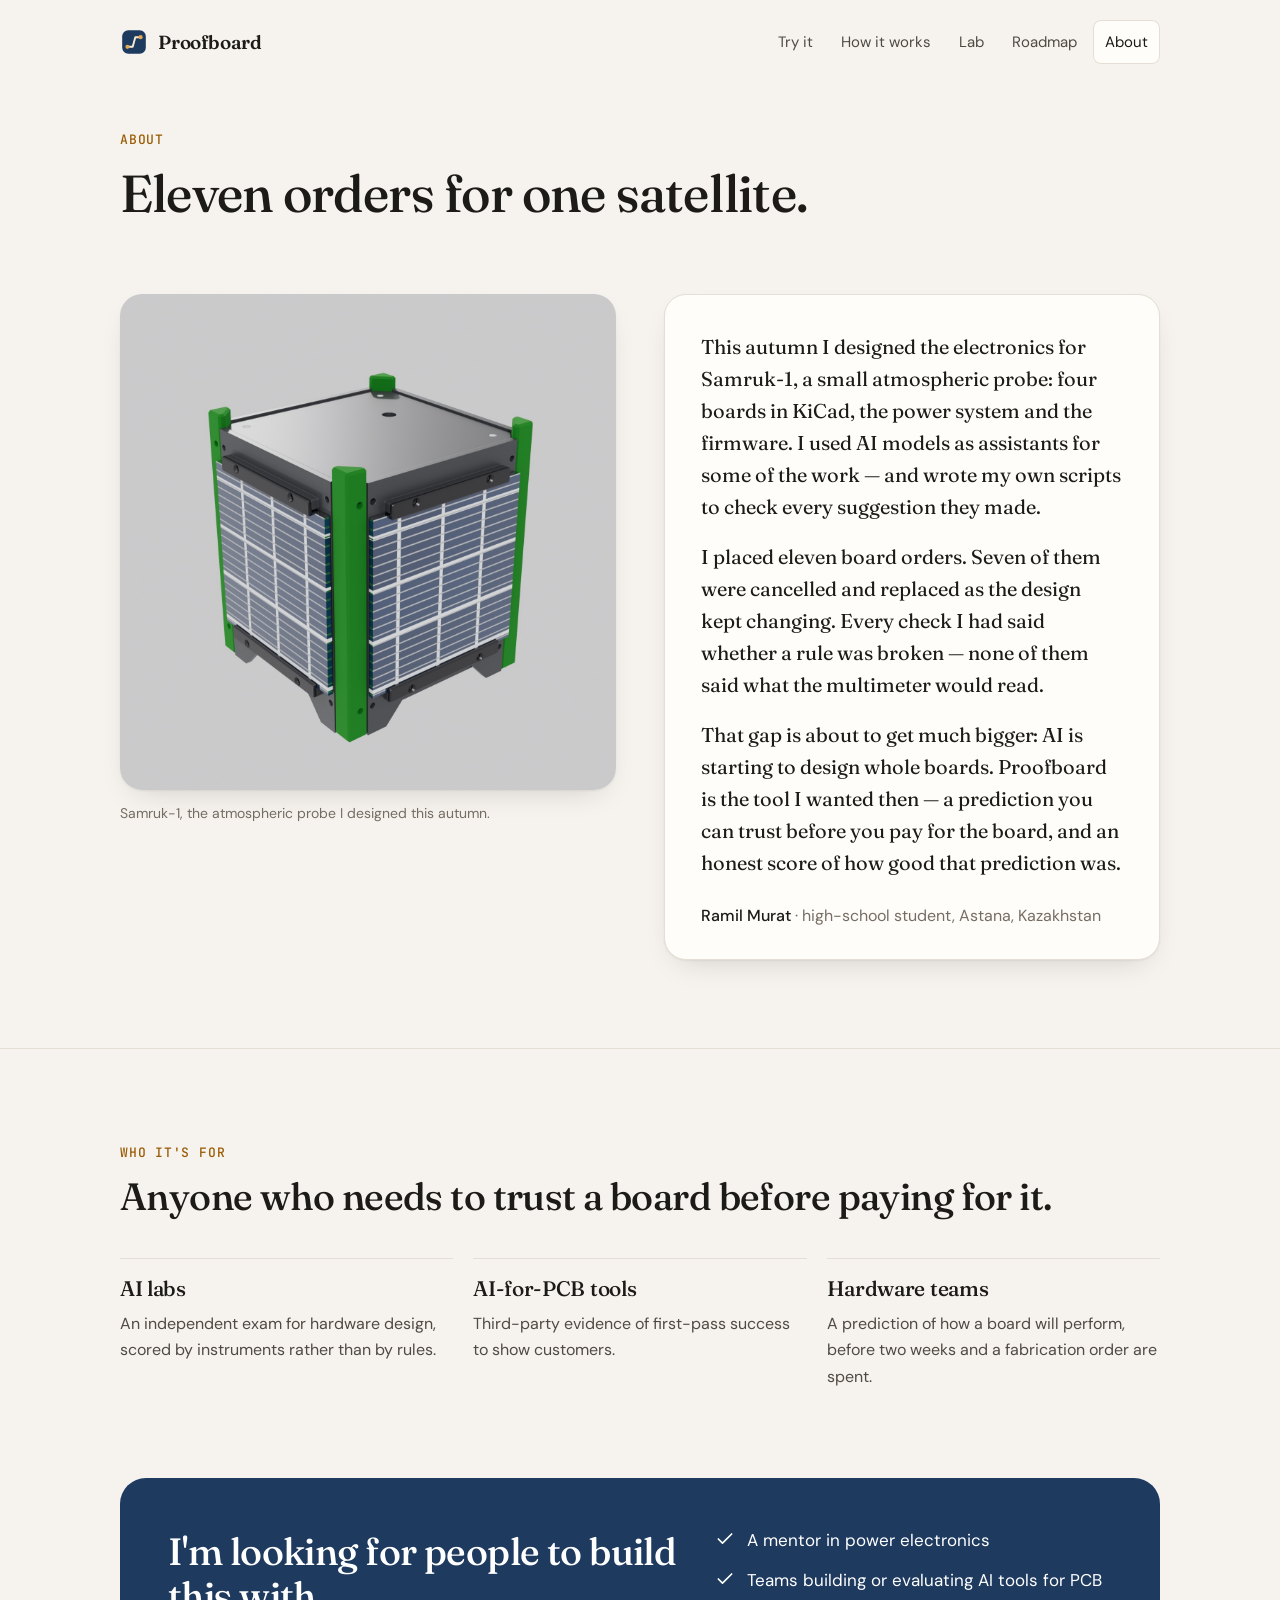
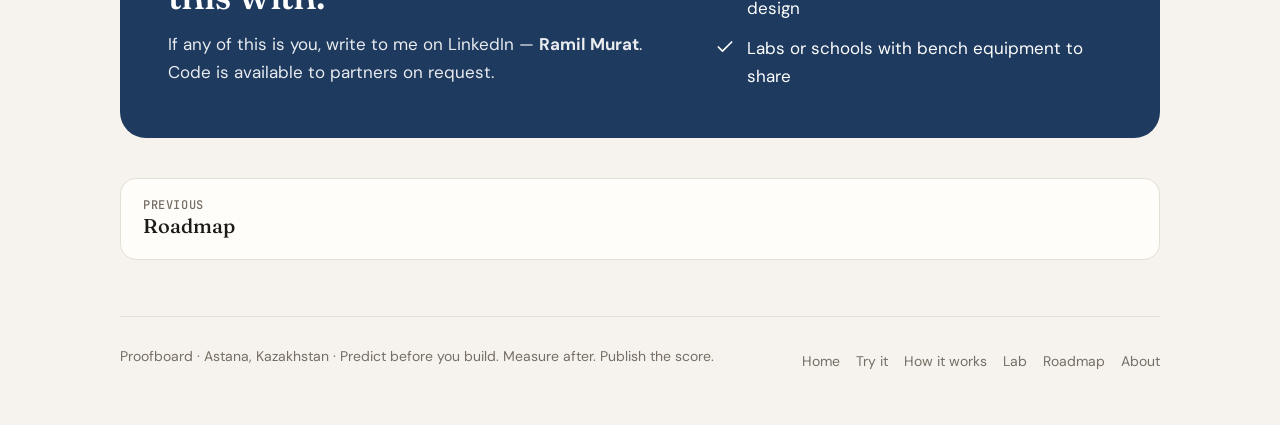
==== commit b67cd490: "Try it: playground for checking your own power-board design in the browser" ====
--- a/about.html
+++ b/about.html
@@ -20,6 +20,7 @@
   <nav class="nav" aria-label="Main">
     <a class="brand" href="index.html" aria-label="Proofboard home"><svg viewBox="0 0 32 32" aria-hidden="true"><rect x="2.5" y="2.5" width="27" height="27" rx="7" fill="#1e3a5f"/><path d="M8.5 21.5h6l3-11h6" stroke="#f6ead2" stroke-width="2.2" fill="none" stroke-linecap="round" stroke-linejoin="round"/><circle cx="8.5" cy="21.5" r="2.4" fill="#e3a94e"/><circle cx="23.5" cy="10.5" r="2.4" fill="#e3a94e"/></svg>Proofboard</a>
     <ul>
+      <li><a href="play.html">Try it</a></li>
       <li><a href="how.html">How it works</a></li>
       <li><a href="boards.html">Lab</a></li>
       <li><a href="roadmap.html">Roadmap</a></li>
@@ -73,7 +74,7 @@
 <div class="wrap">
   <footer class="site">
     <span>Proofboard · Astana, Kazakhstan · Predict before you build. Measure after. Publish the score.</span>
-    <nav aria-label="Footer"><a href="index.html">Home</a><a href="how.html">How it works</a><a href="boards.html">Lab</a><a href="roadmap.html">Roadmap</a><a href="about.html">About</a></nav>
+    <nav aria-label="Footer"><a href="index.html">Home</a><a href="play.html">Try it</a><a href="how.html">How it works</a><a href="boards.html">Lab</a><a href="roadmap.html">Roadmap</a><a href="about.html">About</a></nav>
   </footer>
 </div>
 <script src="assets/site.js" defer></script>
--- a/assets/style.css
+++ b/assets/style.css
@@ -251,3 +251,198 @@
 .verdict.pass{background:var(--amber-soft);color:var(--amber)}
 .verdict.tool{background:var(--bad-soft);color:var(--bad)}
 .defects td.mono{white-space:nowrap}
+
+/* ==========================================================================
+   Playground (play.html) — mission schema, scoreboard, try-it, board editor,
+   human part cards, verdict, submit. Added for docs/PLAYGROUND_V2.md. Keep
+   inside the site's existing tokens (warm paper / navy / amber, --good /
+   --bad / --amber) so dark mode stays free.
+   ========================================================================== */
+
+/* ---------- mission schema ---------- */
+.schema{display:flex;align-items:center;flex-wrap:wrap;gap:10px;margin-top:8px}
+.schema-block{flex:1 1 auto;min-width:120px;text-align:center;background:var(--paper);border:1px solid var(--line);border-radius:14px;padding:16px 14px;font:500 15px var(--sans);color:var(--ink);box-shadow:var(--shadow)}
+.schema-arrow{flex:none;width:22px;height:22px;color:var(--amber)}
+.schema-arrow svg{width:100%;height:100%}
+.schema-note{margin-top:14px;font-size:14px}
+@media (max-width:640px){
+  .schema{gap:8px}
+  .schema-block{min-width:44%;font-size:13.5px;padding:12px 10px}
+  .schema-arrow{width:16px;height:16px;transform:rotate(90deg)}
+}
+
+/* ---------- scoreboard ---------- */
+.scoreboard{margin-top:40px;background:var(--paper);border:1px solid var(--line);border-radius:18px;overflow:hidden;box-shadow:var(--shadow)}
+.score-row{display:grid;grid-template-columns:1.1fr 1fr 1fr;gap:10px;align-items:center;padding:13px 20px;border-top:1px solid var(--line);font-size:15px}
+.score-row:first-child{border-top:0}
+.score-head{color:var(--muted);font:500 12.5px var(--mono);letter-spacing:.04em;text-transform:uppercase;padding-bottom:10px}
+.score-label{color:var(--soft)}
+.score-row span:nth-child(2){font-weight:500;font-variant-numeric:tabular-nums}
+.score-row span:nth-child(3){color:var(--muted);font-variant-numeric:tabular-nums}
+.score-icon{display:inline-flex;width:15px;height:15px;margin-right:7px;vertical-align:-2px}
+.score-icon svg{width:100%;height:100%}
+.score-icon.ok{color:var(--good)}
+.score-icon.bad{color:var(--bad)}
+@media (max-width:520px){
+  .score-row{grid-template-columns:1fr 1fr 1fr;padding:12px 14px;font-size:13.5px}
+}
+
+/* ---------- try this ---------- */
+.tryit{display:flex;flex-wrap:wrap;gap:10px;margin:22px 0 36px}
+
+/* ---------- board column ---------- */
+.play{display:grid;grid-template-columns:1.15fr .85fr;gap:28px;align-items:start}
+.board-col{position:sticky;top:20px;min-width:0}
+.side-col{min-width:0}
+.board-toolbar{display:flex;align-items:center;justify-content:flex-end;gap:12px;margin-bottom:12px;flex-wrap:wrap}
+.toolbar-actions{display:flex;gap:8px}
+.icon-btn{display:inline-flex;align-items:center;gap:6px;min-height:40px;padding:0 16px;border-radius:999px;border:1px solid var(--line);background:var(--paper);color:var(--ink);font:500 14px var(--sans);cursor:pointer}
+.icon-btn:hover{border-color:var(--muted)}
+.icon-btn:disabled{opacity:.45;cursor:not-allowed}
+
+.board-wrap{background:var(--paper);border:1px solid var(--line);border-radius:18px;box-shadow:var(--shadow);padding:10px}
+#boardSvg{display:block;width:100%;aspect-ratio:27.4/23.6;touch-action:none;background:var(--render);border-radius:10px}
+.board-hint{margin-top:12px;font-size:13.5px;color:var(--muted)}
+.loop-legend{margin-top:6px;font-size:13.5px}
+
+.grid-minor{stroke:var(--line);stroke-width:.015}
+.grid-major{stroke:var(--line);stroke-width:.03}
+.free-zone{fill:var(--amber-soft);opacity:.55;stroke:none}
+.board-outline{fill:none;stroke:var(--ink);stroke-width:.16}
+.connector-body{fill:var(--line);stroke:var(--soft);stroke-width:.06}
+.connector-pad{fill:var(--navy);stroke:none}
+.connector-lead{stroke:var(--muted);stroke-width:.05}
+.connector-label{font-family:var(--mono);font-size:1.05px;fill:var(--muted)}
+
+.part{cursor:grab}
+.part:active{cursor:grabbing}
+.part-body{fill:transparent;stroke:var(--muted);stroke-width:.06;stroke-dasharray:.25 .2;rx:.15}
+.part-img{pointer-events:none}
+.part-pad{fill:#c9ccd1;stroke:#9aa0a6;stroke-width:.04}
+.part-shape{stroke:rgba(0,0,0,.35);stroke-width:.05}
+.part-cap{fill:#9b6a45}
+.part-ind{fill:#4a4d52}
+.part-res{fill:#23252a}
+.part-ic{fill:#1d1f23}
+.part-pin1{fill:#c9ccd1}
+.part-refdes{font-size:.9px;font-weight:500;fill:#fff;font-family:var(--mono);paint-order:stroke;stroke:rgba(0,0,0,.75);stroke-width:.28px;stroke-linejoin:round;pointer-events:none}
+.part.selected .part-body{stroke:var(--amber);stroke-width:.2;stroke-dasharray:none;fill:color-mix(in srgb,var(--amber) 14%,transparent)}
+.part:focus{outline:none}
+.part:focus-visible .part-body{stroke:var(--amber);stroke-width:.2}
+.part.highlight .part-body{stroke:var(--amber);stroke-width:.22;animation:part-pulse 1.3s ease-in-out infinite}
+@keyframes part-pulse{0%,100%{fill:var(--amber-soft)}50%{fill:var(--paper)}}
+@media (prefers-reduced-motion: reduce){.part.highlight .part-body{animation:none;fill:var(--amber-soft)}}
+
+/* current loops overlay */
+.loop-line{stroke-width:.18;stroke-linecap:round;stroke-linejoin:round;fill:none}
+.loop-dot{stroke:none}
+.loop-good{stroke:var(--good)}
+.loop-warn{stroke:var(--amber)}
+.loop-bad{stroke:var(--bad)}
+.loop-dot.loop-good{fill:var(--good)}
+.loop-dot.loop-warn{fill:var(--amber)}
+.loop-dot.loop-bad{fill:var(--bad)}
+.loop-line{fill:none!important}
+.loop-unknown{display:none}
+.loop-badge rect{fill:var(--paper);stroke:currentColor;stroke-width:.06}
+.loop-badge text{font:500 1px var(--mono);fill:currentColor;stroke:none}
+.loop-badge.loop-good{color:var(--good)}
+.loop-badge.loop-warn{color:var(--amber)}
+.loop-badge.loop-bad{color:var(--bad)}
+
+/* first-visit drag tip bubble */
+.drag-tip rect{fill:var(--navy);stroke:none}
+.drag-tip text{font:500 1px var(--sans);fill:var(--navy-ink)}
+
+/* ---------- side column ---------- */
+.side-col{display:flex;flex-direction:column;gap:20px}
+.panel{background:var(--paper);border:1px solid var(--line);border-radius:18px;padding:20px 22px}
+.panel h2{font-size:17px;margin-bottom:14px}
+
+/* verdict */
+.verdict-headline{font:600 24px var(--serif);letter-spacing:-.01em;margin-bottom:16px}
+.verdict-headline.pass{color:var(--good)}
+.verdict-headline.fail{color:var(--bad)}
+.verdict-headline.warn{color:var(--amber)}
+.problems-list{display:flex;flex-direction:column;gap:12px}
+.problem-card{border:1px solid var(--line);border-left:4px solid var(--muted);border-radius:12px;padding:14px 16px;background:var(--bg)}
+.problem-card.sev-e{border-left-color:var(--bad)}
+.problem-card.sev-w{border-left-color:var(--amber)}
+.problem-head{display:flex;align-items:center;gap:10px;margin-bottom:6px}
+.problem-head h3{font-size:15.5px;font-family:var(--sans);font-weight:500;margin:0}
+.problem-phrase{color:var(--soft);font-size:14.5px;margin:0 0 8px}
+.show-me-btn{display:inline-flex;min-height:32px;padding:0 12px;border-radius:999px;border:1px solid var(--line);background:var(--paper);color:var(--navy);font:500 12.5px var(--sans);cursor:pointer;margin-bottom:6px}
+.show-me-btn:hover{border-color:var(--navy)}
+.tech-detail{margin-top:4px}
+.tech-detail summary{cursor:pointer;font-size:12.5px;color:var(--muted);font-family:var(--mono)}
+.tech-detail .findings{margin-top:8px;border-radius:10px}
+.t1-note{font-size:13px;margin:16px 0}
+
+.metrics-compact{display:grid;grid-template-columns:1fr 1fr;gap:10px;margin-top:6px}
+.metric-chip{display:flex;flex-direction:column;gap:2px;padding:10px 12px;background:var(--bg);border-radius:10px}
+.metric-chip .mc-l{font-size:11.5px;color:var(--muted)}
+.metric-chip .mc-v{font:500 15px var(--mono);color:var(--ink)}
+.sev.i{background:var(--bg);color:var(--muted)}
+
+/* part cards */
+.cards-list{display:flex;flex-direction:column;gap:14px}
+.part-card{border:1px solid var(--line);border-radius:14px;padding:14px 16px;transition:border-color .15s ease}
+.part-card.active{border-color:var(--amber);background:var(--amber-soft)}
+.part-card-top{display:flex;gap:12px;align-items:flex-start;cursor:pointer;border-radius:10px}
+.part-card-top:focus-visible{outline:2px solid var(--amber);outline-offset:3px}
+.part-thumb{flex:none;width:52px;height:52px;position:relative;border-radius:10px;overflow:hidden}
+.part-thumb-box{position:absolute;inset:0;background:var(--bg);border:1px solid var(--line);border-radius:10px}
+.part-thumb img{position:absolute;inset:0;width:100%;height:100%;object-fit:contain;padding:4px}
+.part-card-text h3{font-size:15px;font-family:var(--sans);font-weight:500;margin:0 0 4px}
+.part-phrase{color:var(--soft);font-size:13.5px;margin:0}
+.part-card-controls{margin-top:12px;display:flex;flex-direction:column;gap:10px}
+.part-ctrl{display:flex;flex-wrap:wrap;align-items:center;gap:8px;padding:6px;border-radius:8px}
+.part-ctrl.active{background:var(--bg)}
+.part-ctrl label{font:500 12px var(--mono);color:var(--muted);min-width:64px}
+.part-ctrl select{appearance:none;-webkit-appearance:none;-moz-appearance:none;flex:1 1 180px;min-width:0;min-height:40px;border-radius:8px;border:1px solid var(--line);background:var(--paper) url('data:image/svg+xml,%3Csvg xmlns=%22http://www.w3.org/2000/svg%22 viewBox=%220 0 24 24%22 fill=%22none%22 stroke=%22%23766e64%22 stroke-width=%222%22 stroke-linecap=%22round%22 stroke-linejoin=%22round%22%3E%3Cpath d=%22M6 9l6 6 6-6%22/%3E%3C/svg%3E') no-repeat right 10px center/16px 16px;color:var(--ink);font:400 13px var(--sans);padding:0 30px 0 8px;text-overflow:ellipsis;overflow:hidden;white-space:nowrap}
+.ctrl-caption{flex:1 1 100%;font-size:12px;color:var(--muted)}
+.ctrl-e96{font-size:10.5px;letter-spacing:.04em}
+.res-row{display:flex;align-items:center;gap:6px}
+.res-input{width:76px;min-height:36px;border-radius:8px;border:1px solid var(--line);background:var(--paper);color:var(--ink);font:500 13.5px var(--mono);text-align:center;padding:0 6px}
+.res-step{width:30px;height:30px;border-radius:999px;border:1px solid var(--line);background:var(--paper);color:var(--ink);font:600 16px var(--sans);cursor:pointer;line-height:1}
+.res-step:hover{border-color:var(--muted)}
+.why{margin-top:10px}
+.why summary{cursor:pointer;font-size:13px;color:var(--navy);font-weight:500}
+.why p{margin-top:8px;color:var(--soft);font-size:13.5px}
+.why .ids{font-size:11px}
+
+.playbar{margin:28px 0}
+
+.submit-section{margin-top:48px}
+.submit-section form{display:flex;flex-wrap:wrap;gap:14px;align-items:flex-end;margin-top:6px}
+.field{display:flex;flex-direction:column;gap:6px;font-size:13.5px;color:var(--soft)}
+.field input{min-height:44px;border-radius:10px;border:1px solid var(--line);background:var(--paper);color:var(--ink);padding:0 14px;font:400 15px var(--sans);min-width:200px}
+.submit-note{flex:1 1 100%;font-size:13.5px;color:var(--muted);margin-top:4px}
+
+.teaser{background:var(--navy);color:var(--navy-ink);border-radius:26px;padding:40px 44px;display:flex;align-items:center;justify-content:space-between;gap:28px;flex-wrap:wrap}
+.teaser h2{color:inherit;margin:8px 0 6px}
+.teaser .kicker{color:var(--amber)}
+.teaser p{opacity:.9;max-width:34em}
+.teaser .btn.primary{background:var(--navy-ink);color:var(--navy)}
+
+@media (max-width:900px){
+  .play{grid-template-columns:1fr}
+  .board-col{position:static}
+  .metrics-compact{grid-template-columns:1fr 1fr}
+  .teaser{padding:28px}
+}
+@media (max-width:480px){
+  .score-row{font-size:12.5px;padding:10px 12px}
+  .tryit{gap:8px}
+  .tryit .btn{font-size:14px;padding:0 14px}
+}
+
+/* loop legend under the board */
+.loop-keys{display:flex;flex-wrap:wrap;gap:8px 18px;margin-top:12px;font-size:14.5px}
+.loop-key{display:inline-flex;align-items:center;gap:7px;color:var(--soft)}
+.loop-key i{width:18px;height:4px;border-radius:2px;background:currentColor;display:inline-block}
+.loop-key b{font:500 14px var(--mono);color:var(--ink)}
+.loop-key small{color:var(--muted);font-size:12.5px}
+.loop-key.loop-good{color:var(--good)}.loop-key.loop-warn{color:var(--amber)}.loop-key.loop-bad{color:var(--bad)}
+.loop-key.loop-good,.loop-key.loop-warn,.loop-key.loop-bad{stroke:none}
+.loop-line{stroke-width:.24;opacity:.85}
